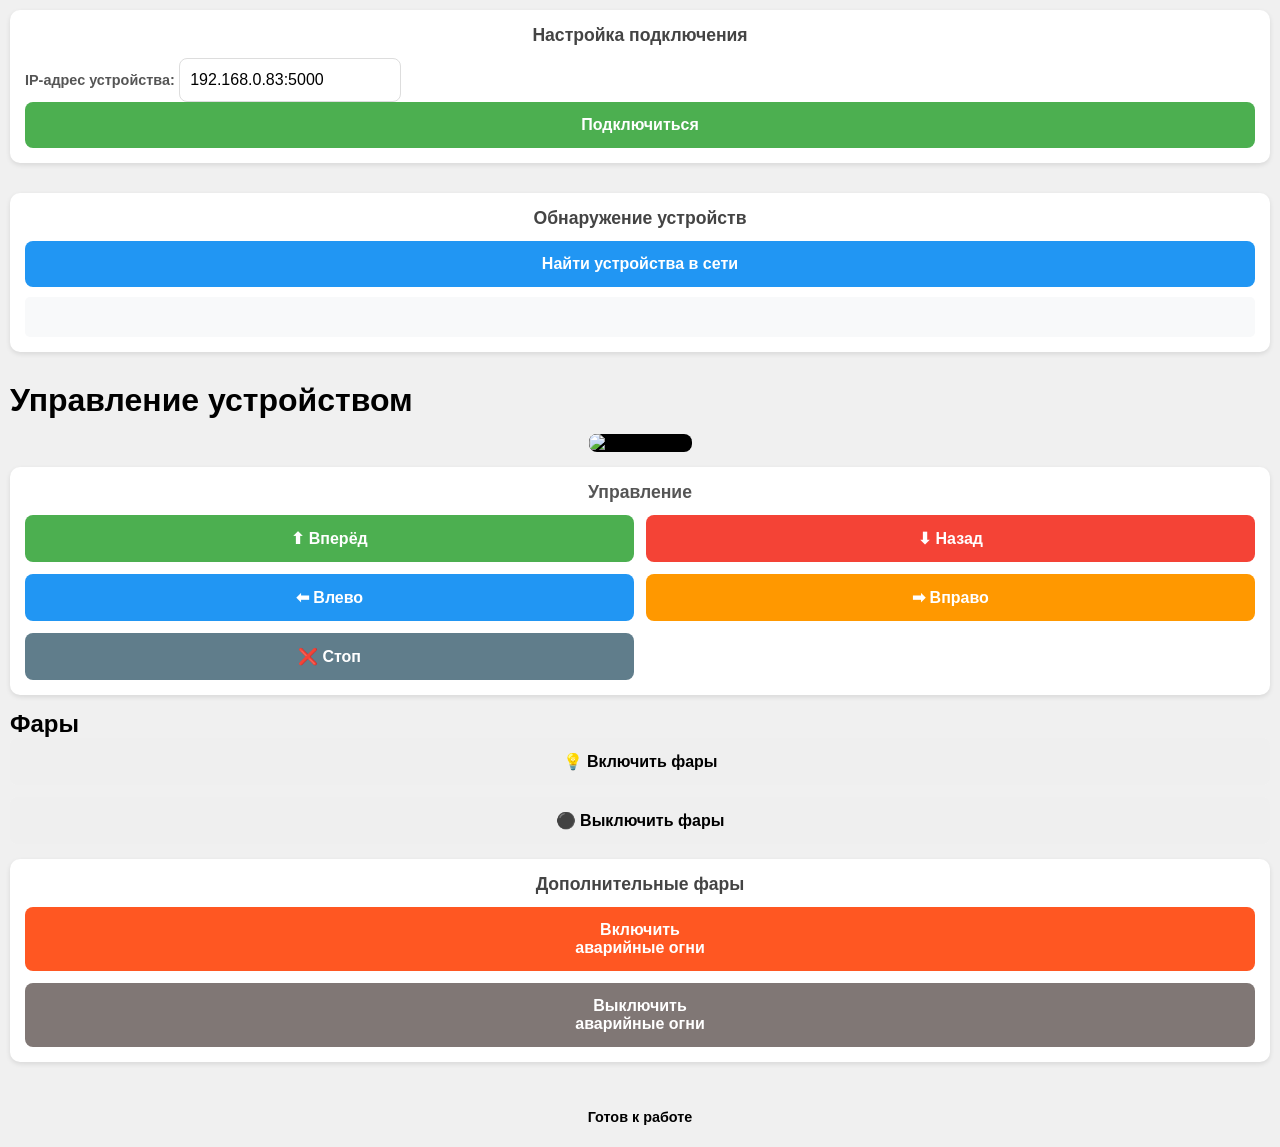
==== client.html @ c0034885 "first commit" ====
<!DOCTYPE html>
<html lang="ru">
<head>
    <meta charset="UTF-8">
    <meta name="viewport" content="width=device-width, initial-scale=1.0">
    <title>Веб-клиент управления</title>
    <link rel="stylesheet" href="style/style.css">
    <link rel="icon" href="favicon.ico" type="image/x-icon">
</head>
<body>
    <div class="container">
        <!-- Секция ввода IP-адреса -->
        <div class="ip-section">
            <h2>Настройка подключения</h2>
            <label for="device-ip">IP-адрес устройства:</label>
            <input type="text" id="device-ip" placeholder="192.168.0.83:5000" value="192.168.0.83:5000">
            <button id="connect-btn" class="btn connect">Подключиться</button>
        </div>

        
        <!-- Секция обнаружения устройств -->
        <div class="discovery-section">
            <h2>Обнаружение устройств</h2>
            <button id="discover-btn" class="btn discover">Найти устройства в сети</button>
            
            <div id="discovery-results" class="discovery-results">
                <!-- Сюда будут выводиться результаты -->
            </div>
        </div>
        
        <h1>Управление устройством</h1>
        <!-- Видеопоток -->
        <div class="video-section">
            <img id="video-stream" src="http://192.168.0.83:5000/stream" alt="Видеопоток">
        </div>
        
        <!-- Кнопки движения -->
        <div class="control-section">
            <h2>Управление</h2>
            <div class="control-grid">
                <button class="btn forward" onclick="sendCommand('forward')">⬆ Вперёд</button>
                <button class="btn backward" onclick="sendCommand('backward')">⬇ Назад</button>
                <button class="btn left" onclick="sendCommand('left')">⬅ Влево</button>
                <button class="btn right" onclick="sendCommand('right')">➡ Вправо</button>
                <button class="btn stop" onclick="sendCommand('stop')">❌ Стоп</button>
            </div>
        </div>

        <!-- Кнопки фар -->
        <div class="lights-section">
            <h2>Фары</h2>
            <div class="light-controls">
                <button class="btn light-on" onclick="sendCommand('headlights_on')">
                    💡 Включить фары
                </button>
                <button class="btn light-off" onclick="sendCommand('headlights_off')">
                    ⚫ Выключить фары
                </button>
            </div>
        </div>
        <!-- Дополнительные фары -->
        <div class="advanced-lights-section">
            <h2>Дополнительные фары</h2>
            <div class="light-controls">
                <button class="btn hazard-lights-on" onclick="sendCommand('hazard_lights_on')">
                    Включить<br>аварийные огни
                </button>
                <button class="btn hazard-lights-off" onclick="sendCommand('hazard_lights_off')">
                    Выключить<br>аварийные огни
                </button>
            </div>
        </div>

        <!-- Статус -->
        <div id="status" class="status">Готов к работе</div>
    </div>
    <script src="javascript/script.js"></script>
    <script src="javascript/discover.js"></script>
</body>
</html>
---- style/style.css ----
/* Базовые стили для страницы */
* {
    margin: 0;
    padding: 0;
    box-sizing: border-box;
}

body {
    font-family: Arial, Helvetica, sans-serif;
    background-color: #f0f0f0;
    min-height: 100vh;
    padding: 10px;
}

/* Контейнер для всех элементов */
.container {
    max-width: 100%;
    margin: 0 auto;
    display: flex;
    flex-direction: column;
    gap: 15px;
}

/* Видеопоток */
.video-section {
    text-align: center;
}

.video-section h2 {
    margin-bottom: 10px;
    color: #333;
    font-size: 1.2rem;
}

#video-stream {
    width: 100%;
    max-height: 40vh;
    border-radius: 8px;
    background: #000;
    object-fit: contain;
}

/* Секция ввода IP-адреса */
.ip-section {
    background: white;
    padding: 15px;
    border-radius: 10px;
    box-shadow: 0 2px 5px rgba(0, 0, 0, 0.1);
    margin-bottom: 15px;
}
.ip-section h2 {
    text-align: center;
    margin-bottom: 12px;
    color: #444;
    font-size: 1.1rem;
}

/* Секция обнаружения устройств */
.discovery-section {
    background: white;
    padding: 15px;
    border-radius: 10px;
    box-shadow: 0 2px 5px rgba(0, 0, 0, 0.1);
    margin-bottom: 15px;
}

.discovery-section h2 {
    text-align: center;
    margin-bottom: 12px;
    color: #444;
    font-size: 1.1rem;
}

/* Кнопка обнаружения устройств */
#discover-btn {
    width: 100%;
    background-color: #2196F3;
    color: white;
}
#discover-btn:hover {
    opacity: 0.9;
    transform: translateY(-1px);
}

/* Результаты обнаружения */
.discovery-results {
    margin-top: 10px;
    padding: 10px;
    background-color: #f8f9fa;
    border-radius: 5px;
    min-height: 40px;
}
.discovery-results p {
    margin: 5px 0;
    text-align: center;
    color: #666;
}
.discovery-results ul {
    list-style: none;
    padding: 0;
}
.discovery-results li {
    display: flex;
    justify-content: space-between;
    align-items: center;
    padding: 8px 0;
    border-bottom: 1px solid #eee;
}
.connect-device {
    background-color: #4caf50;
    color: white;
    padding: 6px 12px;
    font-size: 0.8rem;
}

/* Форма ввода IP-адреса */
.ip-form {
    display: flex;
    gap: 10px;
    flex-direction: column;
}
label[for="device-ip"] {
    font-size: 0.9rem;
    color: #555;
    font-weight: bold;
}
#device-ip {
    padding: 12px 10px;
    font-size: 1rem;
    border: 1px solid #ddd;
    border-radius: 8px;
    outline: none;
    transition: border-color 0.2s ease;
}
#device-ip:focus {
    border-color: #2196F3;
}

/* Кнопка подключения */
#connect-btn {
    background-color: #4caf50;
    color: white;
}
#connect-btn:hover {
    opacity: 0.9;
    transform: translateY(-1px);
}

/* Секция управления движением */
.control-section {
    background: white;
    padding: 15px;
    border-radius: 10px;
    box-shadow: 0 2px 5px rgba(0, 0, 0, 0.1);
}

.control-section h2 {
    text-align: center;
    margin-bottom: 12px;
    color: #555;
    font-size: 1.1rem;
}

/* Сетка кнопок движения */
.control-grid {
    display: grid;
    grid-template-columns: 1fr 1fr;
    gap: 12px;
}

/* Кнопки фар и сигнализации */
.light-controls {
    display: grid;
    gap: 12px;
}

/* Общие стили кнопок */
.btn {
    width: 100%;
    padding: 14px 10px;
    font-size: 1rem;
    border: none;
    border-radius: 8px;
    cursor: pointer;
    transition: all 0.2s ease;
    font-weight: bold;
}

.btn:hover {
    opacity: 0.9;
    transform: translateY(-1px);
}

/* Цвета кнопок движения */
.btn.forward {
    background-color: #4caf50;
    color: white;
}
.btn.backward {
    background-color: #f44336;
    color: white;
}
.btn.left {
    background-color: #2196F3;
    color: white;
}

.btn.right {
    background-color: #FF9800;
    color: white;
}
.btn.stop {
    background-color: #607d8b; 
    color: white;
}

/* Секция аварийных огней */
.advanced-lights-section {
    background: white;
    border-radius: 10px;
    padding: 15px;
    box-shadow: 0 2px 5px rgba(0, 0, 0, 0.1);
    margin-bottom: 20px;
}
.advanced-lights-section h2 {
    text-align: center;
    margin-bottom: 12px;
    color: #444;
    font-size: 1.1rem;
}

/* Кнопка аварийной сигнализации */
.btn.hazard-lights-on {
    background-color: #ff5722;
    color: white;
}
.btn.hazard-lights-off {
    background-color: #807775;
    color: white;
}

/* Статус‑панель */
#status {
    padding: 12px;
    text-align: center;
    border-radius: 5px;
    font-weight: bold;
    min-height: 24px;
    font-size: 0.9rem;
}
.status.success {
    background-color: #d4edda !important;
    color: #155724 !important;
}
.status.error {
    background-color: #f8d7da !important;
    color: #721c24 !important;
}

/* Адаптивность для маленьких экранов */
@media (max-width: 360px) {
    .btn {
        padding: 12px 8px;
        font-size: 0.85rem;
    }
    
    #video-stream {
        max-height: 35vh;
    }
    
    .container {
        gap: 10px;
    }
}
@media (max-width: 480px) {
    h2 {
        font-size: 1rem;
    }
    
    .control-grid,
    .light-controls {
        grid-template-columns: 1fr; /* На узких экранах кнопки в один столбец */
    }
}
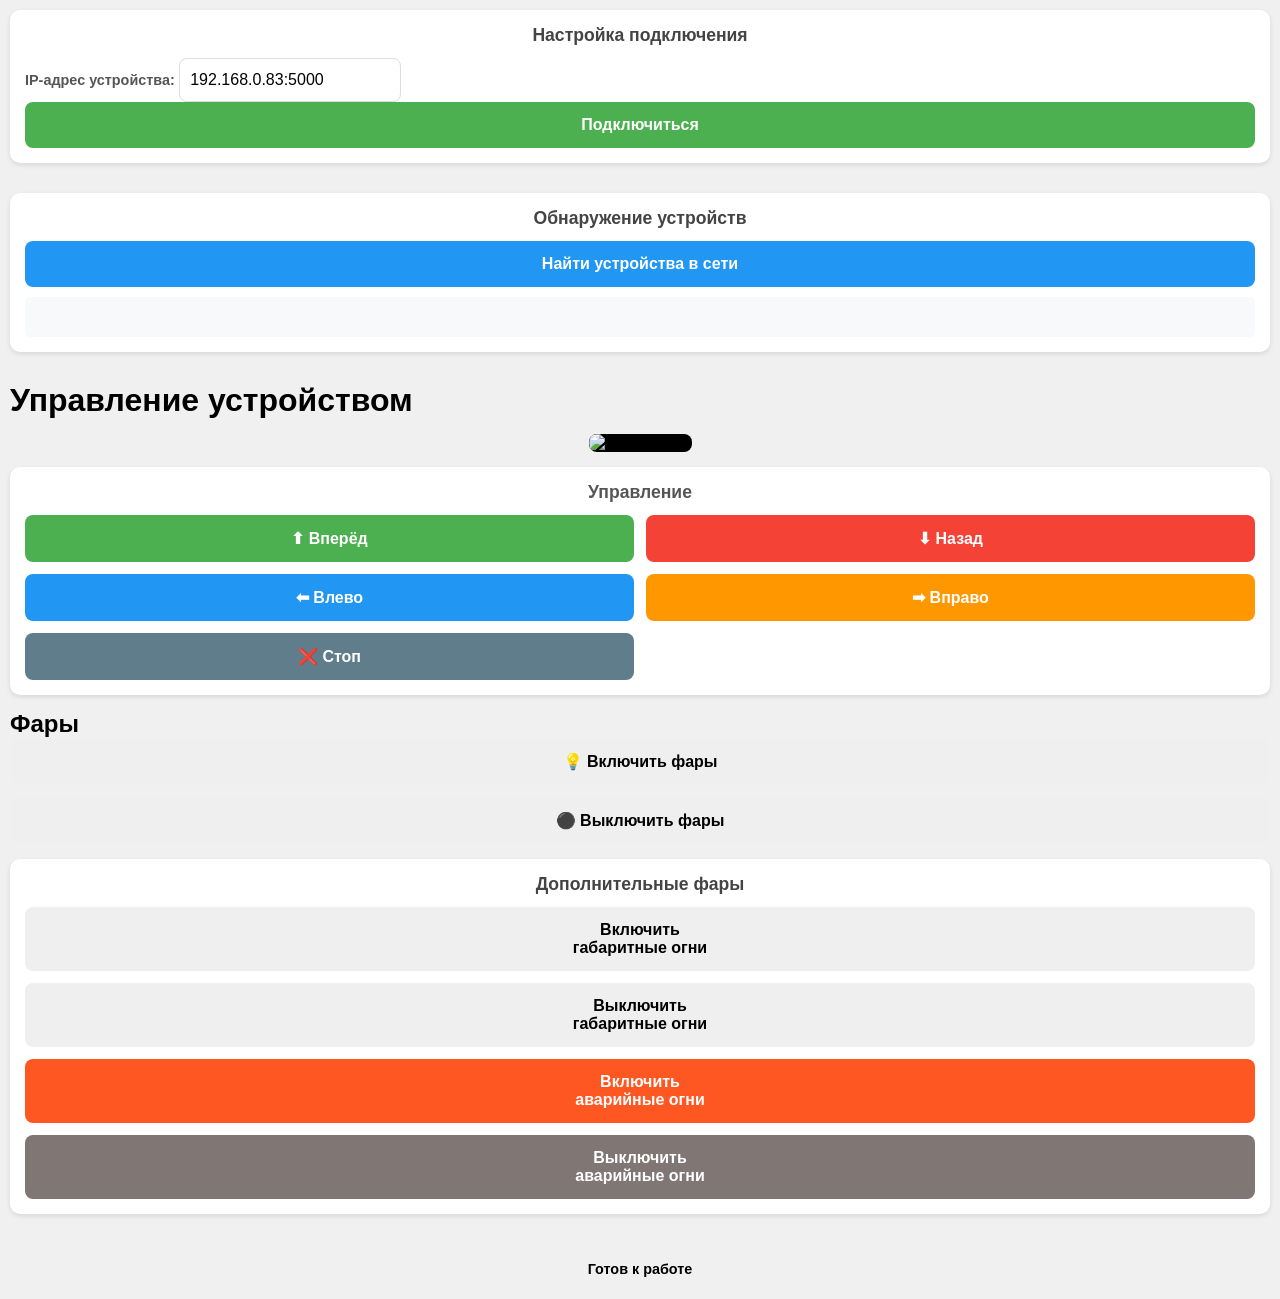
==== commit c28f41e2: "Add new control buttons" ====
--- a/client.html
+++ b/client.html
@@ -62,6 +62,12 @@
         <div class="advanced-lights-section">
             <h2>Дополнительные фары</h2>
             <div class="light-controls">
+                <button class="btn parking-lights-on" onclick="sendCommand('parking-lights-on')">
+                    Включить<br>габаритные огни
+                </button>
+                <button class="btn parking-lights-off" onclick="sendCommand('parking-lights-off')">
+                    Выключить<br>габаритные огни
+                </button>
                 <button class="btn hazard-lights-on" onclick="sendCommand('hazard_lights_on')">
                     Включить<br>аварийные огни
                 </button>
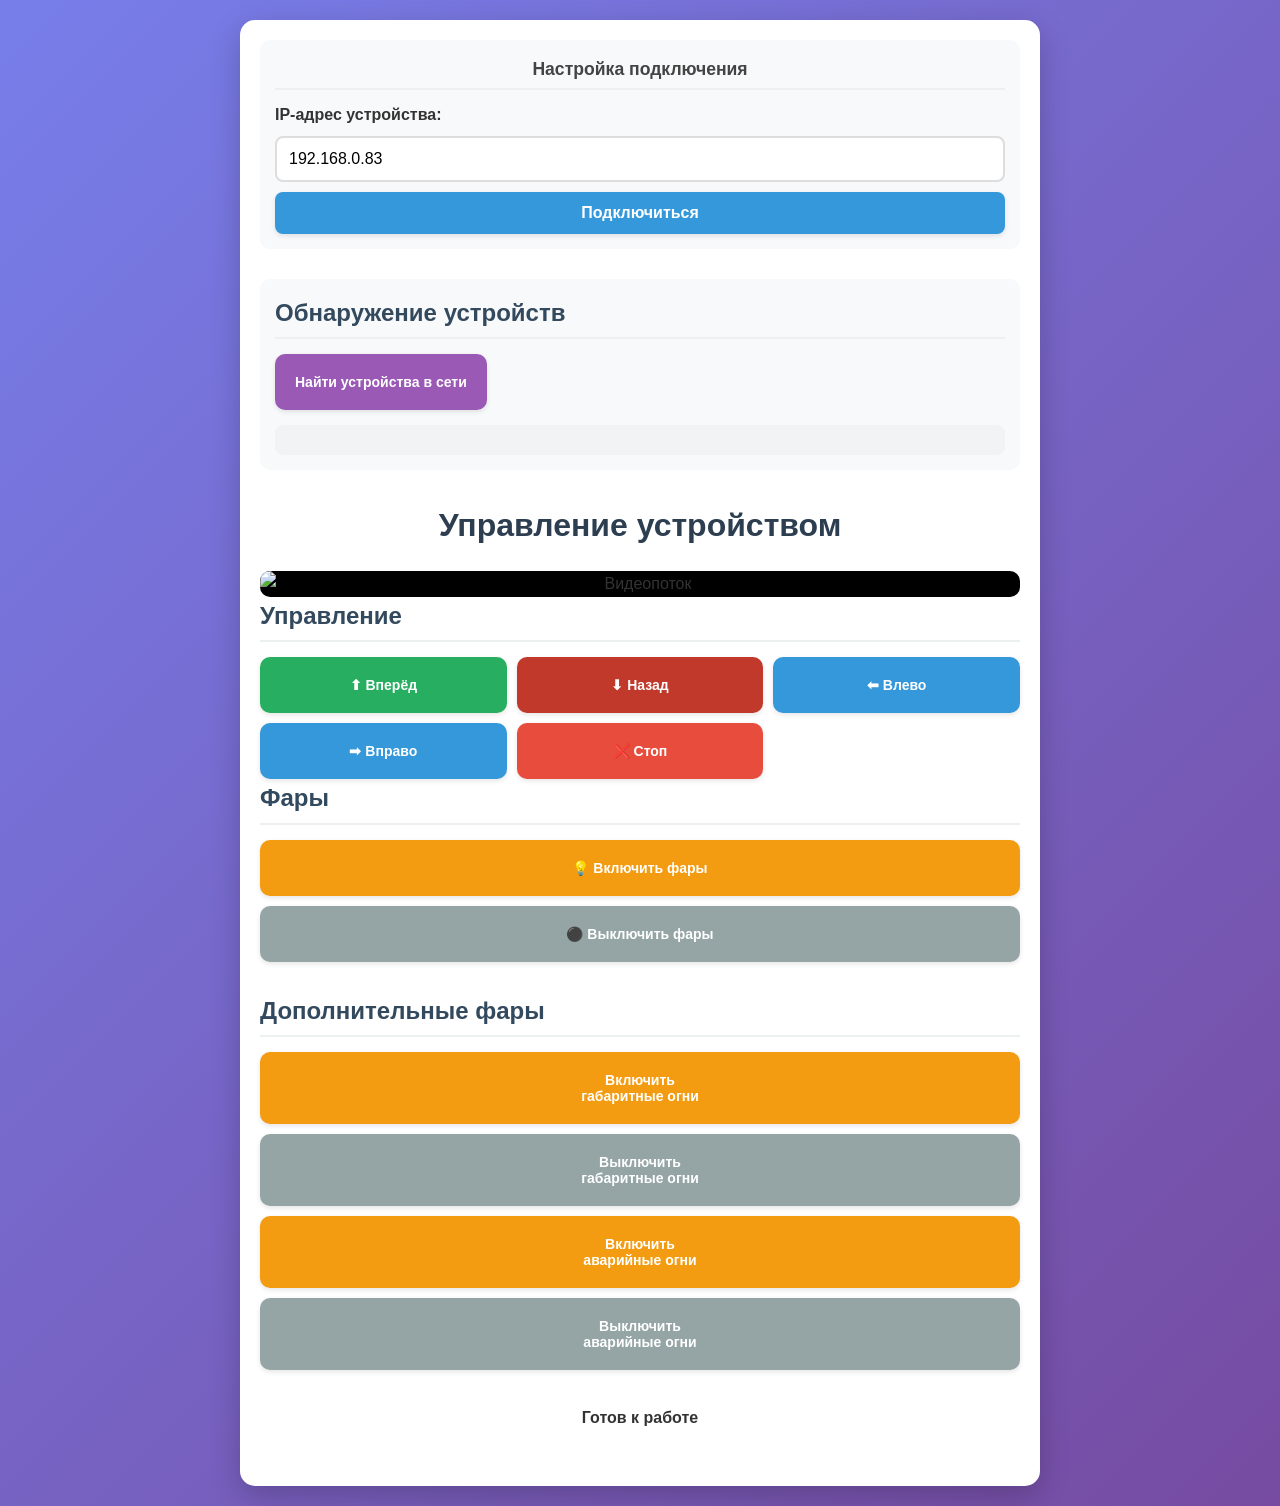
==== commit 7c3b1fe4: "Update styles and fix bugs" ====
--- a/client.html
+++ b/client.html
@@ -13,7 +13,7 @@
         <div class="ip-section">
             <h2>Настройка подключения</h2>
             <label for="device-ip">IP-адрес устройства:</label>
-            <input type="text" id="device-ip" placeholder="192.168.0.83:5000" value="192.168.0.83:5000">
+            <input type="text" id="device-ip" placeholder="192.168.0.83" value="192.168.0.83">
             <button id="connect-btn" class="btn connect">Подключиться</button>
         </div>
 
--- a/style/style.css
+++ b/style/style.css
@@ -6,47 +6,39 @@
 }
 
 body {
-    font-family: Arial, Helvetica, sans-serif;
-    background-color: #f0f0f0;
-    min-height: 100vh;
-    padding: 10px;
+    font-family: 'Segoe UI', Tahoma, Geneva, Verdana, sans-serif;
+    background: linear-gradient(135deg, #777eea 0%, #764ba1 100%);
+    color: #333;
+    line-height: 1.6;
 }
 
 /* Контейнер для всех элементов */
 .container {
-    max-width: 100%;
-    margin: 0 auto;
-    display: flex;
-    flex-direction: column;
-    gap: 15px;
-}
-
-/* Видеопоток */
-.video-section {
-    text-align: center;
-}
-
-.video-section h2 {
-    margin-bottom: 10px;
-    color: #333;
-    font-size: 1.2rem;
-}
-
-#video-stream {
-    width: 100%;
-    max-height: 40vh;
-    border-radius: 8px;
-    background: #000;
-    object-fit: contain;
-}
-
-/* Секция ввода IP-адреса */
-.ip-section {
+    max-width: 800px;
+    margin: 20px auto;
+    padding: 20px;
     background: white;
+    border-radius: 15px;
+    box-shadow: 0 10px 30px rgba(0, 0, 0, 0.2);
+}
+h1 {
+    text-align: center;
+    color: #2c3e50;
+    margin-bottom: 20px;
+}
+h2 {
+    color: #33495e;
+    margin-bottom: 15px;
+    border-bottom: 2px solid #ecf0f1;
+    padding-bottom: 5px;
+}
+
+/* Секция IP-адреса */
+.ip-section, .discovery-section {
+    margin-bottom: 30px;
     padding: 15px;
-    border-radius: 10px;
-    box-shadow: 0 2px 5px rgba(0, 0, 0, 0.1);
-    margin-bottom: 15px;
+    background: #f8f9fa;
+    border-radius: 10px;
 }
 .ip-section h2 {
     text-align: center;
@@ -54,46 +46,134 @@
     color: #444;
     font-size: 1.1rem;
 }
-
-/* Секция обнаружения устройств */
-.discovery-section {
-    background: white;
+label {
+    display: block;
+    margin-bottom: 8px;
+    font-weight: 600;
+}
+#device-ip {
+    width: 100%;
+    padding: 12px;
+    border: 2px solid #ddd;
+    border-radius: 8px;
+    font-size: 16px;
+    margin-bottom: 10px;
+}
+#connect-btn {
+    width: 100%;
+    padding: 12px;
+    background: #3498db;
+    color: white;
+    border: none;
+    border-radius: 8px;
+    cursor: pointer;
+    font-size: 16px;
+    transition: background 0.3s;
+}
+#connect-btn:hover {
+    background: #2980b9;
+}
+
+/* Видеопоток */
+.video-section {
+    text-align: center;
+}
+
+.video-section h2 {
+    margin-bottom: 30px;
+}
+
+#video-stream {
+    width: 100%;
+    max-height: 400px;
+    border-radius: 10px;
+    background: #000;
+    display: block;
+}
+
+/* Кнопки управления */
+.control-grid {
+    display: grid;
+    grid-template-columns: repeat(3, 1fr);
+    gap: 10px;
+}
+.btn {
+    padding: 20px;
+    border: none;
+    border-radius: 10px;
+    font-size: 14px;
+    cursor: pointer;
+    transition: all 0.2s;
+    font-weight: 600;
+}
+.forward {
+    background: #27ae60;
+    color: white;
+}
+.backward {
+    background: #c0392b;
+    color: white;
+}
+
+.left, .right {
+    background: #3498db;
+    color: white;
+}
+
+.stop {
+    background: #e74c3c;
+    color: white;
+}
+.light-on, .parking-lights-on, .hazard-lights-on {
+    background: #f39c12;
+    color: white;
+}
+.light-off, .parking-lights-off, .hazard-lights-off {
+    background: #95a5a6;
+    color: white;
+}
+.btn:hover {
+    transform: translateY(-2px);
+    box-shadow: 0 4px 8px rgba(0, 0, 0, 0.2);
+}
+.btn:active {
+    transform: translateY(0);
+}
+/* Секции фар */
+.lights-section {
+    margin-bottom: 30px;
+}
+.light-controls {
+    display: flex;
+    flex-direction: column;
+    gap: 10px;
+}
+
+/* Статус‑панель */
+.status {
     padding: 15px;
-    border-radius: 10px;
-    box-shadow: 0 2px 5px rgba(0, 0, 0, 0.1);
-    margin-bottom: 15px;
-}
-
-.discovery-section h2 {
-    text-align: center;
-    margin-bottom: 12px;
-    color: #444;
-    font-size: 1.1rem;
-}
-
-/* Кнопка обнаружения устройств */
-#discover-btn {
-    width: 100%;
-    background-color: #2196F3;
-    color: white;
-}
-#discover-btn:hover {
-    opacity: 0.9;
-    transform: translateY(-1px);
-}
-
-/* Результаты обнаружения */
+    text-align: center;
+    border-radius: 10px;
+    font-weight: 600;
+    margin: 20px;
+}
+.status.success {
+    background-color: #d4edda;
+    color: #155724;
+    border: 1px solid #f5e6cb;
+}
+.status.error {
+    background-color: #f8d7da;
+    color: #721c24;
+    border: 1px solid #f5c6cb;
+}
+
+/* Обнаружение устройств */
 .discovery-results {
-    margin-top: 10px;
-    padding: 10px;
-    background-color: #f8f9fa;
-    border-radius: 5px;
-    min-height: 40px;
-}
-.discovery-results p {
-    margin: 5px 0;
-    text-align: center;
-    color: #666;
+    margin-top: 15px;
+    padding: 15px;
+    background: #f1f3f4;
+    border-radius: 8px;
 }
 .discovery-results ul {
     list-style: none;
@@ -103,182 +183,46 @@
     display: flex;
     justify-content: space-between;
     align-items: center;
-    padding: 8px 0;
-    border-bottom: 1px solid #eee;
+    padding: 10px;
+    margin: 5px 0;
+    background: white;
+    border-radius: 5px;
 }
 .connect-device {
-    background-color: #4caf50;
-    color: white;
-    padding: 6px 12px;
-    font-size: 0.8rem;
-}
-
-/* Форма ввода IP-адреса */
-.ip-form {
-    display: flex;
-    gap: 10px;
-    flex-direction: column;
-}
-label[for="device-ip"] {
-    font-size: 0.9rem;
-    color: #555;
-    font-weight: bold;
-}
-#device-ip {
-    padding: 12px 10px;
-    font-size: 1rem;
-    border: 1px solid #ddd;
-    border-radius: 8px;
+    background: #9b59b6;
+    color: white;
+    border: none;
+    padding: 8px 15px;
+    border-radius: 5px;
+    cursor: pointer;
+}
+.discover {
+    background: #9b59b6;
+    color: white;    
+}
+.discover:hover {
+    background: #8e44ad;
+}
+
+/* Адаптивность для маленьких экранов */
+@media (max-width: 600px) {
+    .container {
+        margin: 10px;
+        padding: 15px;
+    }
+    .control-grid {
+        grid-template-columns: 1fr 1fr;
+    }
+    h1 {
+        font-size: 24px;
+    }
+}
+
+/* Дополнительные эффекты */
+.btn {
+    box-shadow: 0 2px 5px rgba(0, 0, 0, 0.1);
+}
+.btn:focus {
     outline: none;
-    transition: border-color 0.2s ease;
-}
-#device-ip:focus {
-    border-color: #2196F3;
-}
-
-/* Кнопка подключения */
-#connect-btn {
-    background-color: #4caf50;
-    color: white;
-}
-#connect-btn:hover {
-    opacity: 0.9;
-    transform: translateY(-1px);
-}
-
-/* Секция управления движением */
-.control-section {
-    background: white;
-    padding: 15px;
-    border-radius: 10px;
-    box-shadow: 0 2px 5px rgba(0, 0, 0, 0.1);
-}
-
-.control-section h2 {
-    text-align: center;
-    margin-bottom: 12px;
-    color: #555;
-    font-size: 1.1rem;
-}
-
-/* Сетка кнопок движения */
-.control-grid {
-    display: grid;
-    grid-template-columns: 1fr 1fr;
-    gap: 12px;
-}
-
-/* Кнопки фар и сигнализации */
-.light-controls {
-    display: grid;
-    gap: 12px;
-}
-
-/* Общие стили кнопок */
-.btn {
-    width: 100%;
-    padding: 14px 10px;
-    font-size: 1rem;
-    border: none;
-    border-radius: 8px;
-    cursor: pointer;
-    transition: all 0.2s ease;
-    font-weight: bold;
-}
-
-.btn:hover {
-    opacity: 0.9;
-    transform: translateY(-1px);
-}
-
-/* Цвета кнопок движения */
-.btn.forward {
-    background-color: #4caf50;
-    color: white;
-}
-.btn.backward {
-    background-color: #f44336;
-    color: white;
-}
-.btn.left {
-    background-color: #2196F3;
-    color: white;
-}
-
-.btn.right {
-    background-color: #FF9800;
-    color: white;
-}
-.btn.stop {
-    background-color: #607d8b; 
-    color: white;
-}
-
-/* Секция аварийных огней */
-.advanced-lights-section {
-    background: white;
-    border-radius: 10px;
-    padding: 15px;
-    box-shadow: 0 2px 5px rgba(0, 0, 0, 0.1);
-    margin-bottom: 20px;
-}
-.advanced-lights-section h2 {
-    text-align: center;
-    margin-bottom: 12px;
-    color: #444;
-    font-size: 1.1rem;
-}
-
-/* Кнопка аварийной сигнализации */
-.btn.hazard-lights-on {
-    background-color: #ff5722;
-    color: white;
-}
-.btn.hazard-lights-off {
-    background-color: #807775;
-    color: white;
-}
-
-/* Статус‑панель */
-#status {
-    padding: 12px;
-    text-align: center;
-    border-radius: 5px;
-    font-weight: bold;
-    min-height: 24px;
-    font-size: 0.9rem;
-}
-.status.success {
-    background-color: #d4edda !important;
-    color: #155724 !important;
-}
-.status.error {
-    background-color: #f8d7da !important;
-    color: #721c24 !important;
-}
-
-/* Адаптивность для маленьких экранов */
-@media (max-width: 360px) {
-    .btn {
-        padding: 12px 8px;
-        font-size: 0.85rem;
-    }
-    
-    #video-stream {
-        max-height: 35vh;
-    }
-    
-    .container {
-        gap: 10px;
-    }
-}
-@media (max-width: 480px) {
-    h2 {
-        font-size: 1rem;
-    }
-    
-    .control-grid,
-    .light-controls {
-        grid-template-columns: 1fr; /* На узких экранах кнопки в один столбец */
-    }
+    box-shadow: 0 0 0 3px rgba(52, 152, 219, 0.5);
 }
